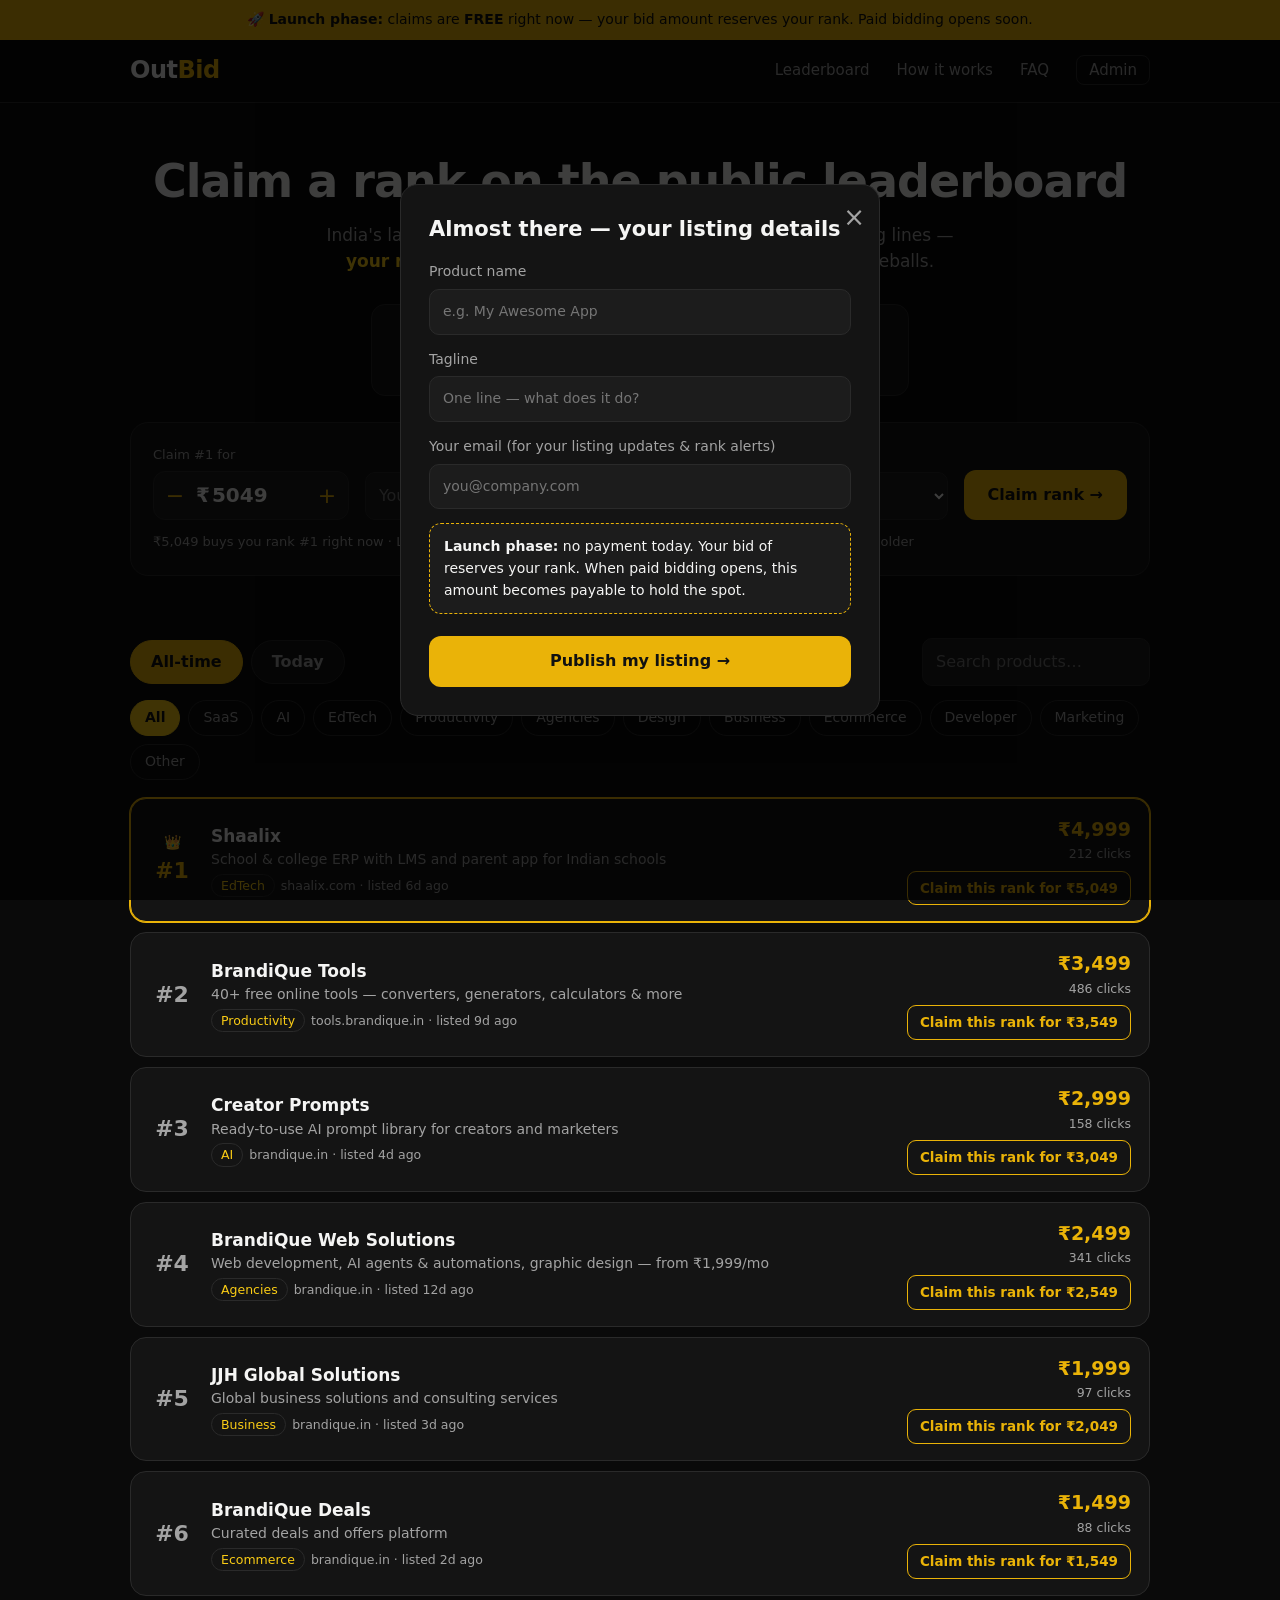
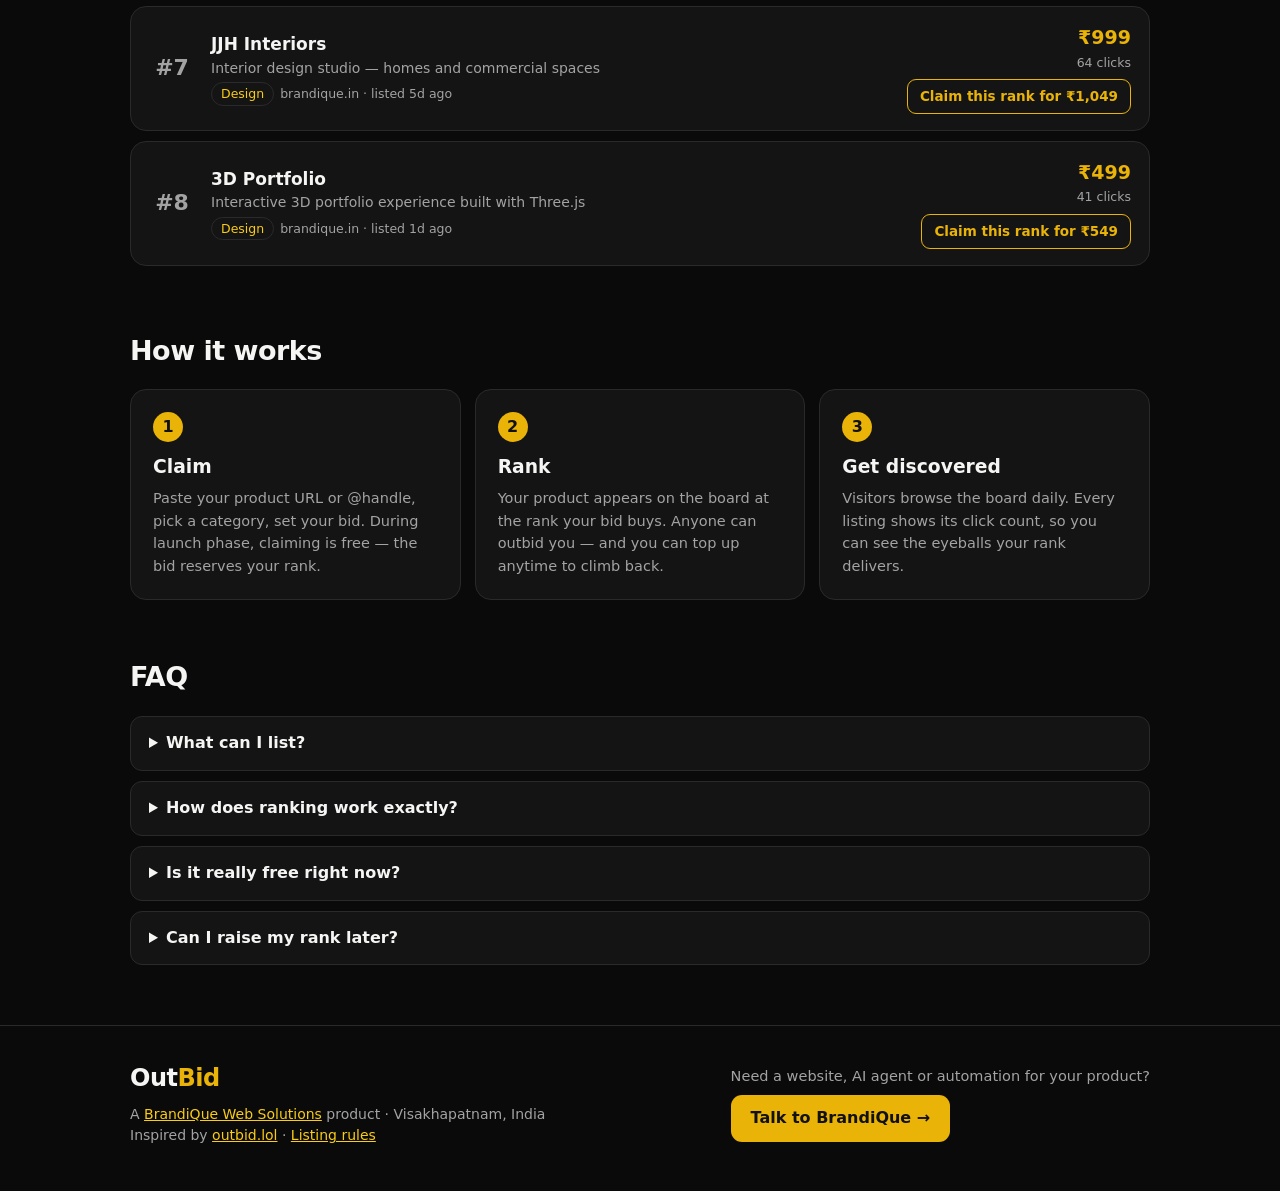
==== index.html @ b9b4a82f "OutBid MVP — bid-based product launch board (board, claim flow, admin + leads, rules)" ====
<!DOCTYPE html>
<html lang="en">
<head>
<meta charset="UTF-8">
<meta name="viewport" content="width=device-width, initial-scale=1.0">
<title>OutBid — India's Product Launch Board | Rank = What You Bid</title>
<meta name="description" content="Launch your product on India's bid-based leaderboard. Claim a rank, get discovered, get customers. A BrandiQue Web Solutions product.">
<link rel="stylesheet" href="styles.css">
</head>
<body>

<div class="launch-banner" id="launchBanner">
  🚀 <strong>Launch phase:</strong> claims are <strong>FREE</strong> right now — your bid amount reserves your rank. Paid bidding opens soon.
</div>

<header class="site-header">
  <div class="wrap header-in">
    <a class="logo" href="index.html">Out<span>Bid</span></a>
    <nav class="main-nav">
      <a href="#board">Leaderboard</a>
      <a href="#how">How it works</a>
      <a href="#faq">FAQ</a>
      <a href="admin.html" class="nav-admin">Admin</a>
    </nav>
  </div>
</header>

<section class="hero wrap">
  <h1>Claim a rank on the public leaderboard</h1>
  <p class="hero-sub">India's launch board for products &amp; startups. No votes, no waiting lines — <strong>your rank is what you bid.</strong> Higher bid, higher spot, more eyeballs.</p>

  <div class="stats-strip" id="statsStrip">
    <div class="stat"><span class="stat-num" id="statProducts">–</span><span class="stat-label">products listed</span></div>
    <div class="stat"><span class="stat-num" id="statBids">–</span><span class="stat-label">total bid value</span></div>
    <div class="stat"><span class="stat-num" id="statClicks">–</span><span class="stat-label">clicks delivered</span></div>
  </div>

  <div class="claim-widget" id="claim">
    <div class="claim-row">
      <div class="amount-box">
        <label for="bidAmount">Claim #1 for</label>
        <div class="amount-stepper">
          <button type="button" id="amtMinus" aria-label="Decrease amount">−</button>
          <span class="amount-val">₹<input id="bidAmount" type="number" min="99" step="50" value="5099"></span>
          <button type="button" id="amtPlus" aria-label="Increase amount">+</button>
        </div>
      </div>
      <div class="claim-fields">
        <input id="claimTarget" type="text" placeholder="Your product URL or @handle — e.g. myproduct.in">
        <select id="claimCategory" aria-label="Category"></select>
      </div>
      <button class="btn-claim" id="claimBtn" type="button">Claim rank →</button>
    </div>
    <p class="claim-note" id="claimNote">Minimum bid ₹99 · Taking a rank costs ₹50 more than the listing holding it · Launch phase: free to claim</p>
  </div>
</section>

<main class="wrap" id="board">
  <div class="board-head">
    <div class="board-tabs" role="tablist">
      <button class="tab active" data-board="alltime" type="button">All-time</button>
      <button class="tab" data-board="today" type="button">Today</button>
    </div>
    <input id="searchBox" type="search" placeholder="Search products…">
  </div>
  <div class="cat-tabs" id="catTabs"></div>
  <div class="board-list" id="boardList"></div>
  <p class="board-empty" id="boardEmpty" hidden>No products here yet — be the first to claim a rank.</p>
</main>

<section class="wrap how" id="how">
  <h2>How it works</h2>
  <div class="how-grid">
    <div class="how-card"><span class="how-num">1</span><h3>Claim</h3><p>Paste your product URL or @handle, pick a category, set your bid. During launch phase, claiming is free — the bid reserves your rank.</p></div>
    <div class="how-card"><span class="how-num">2</span><h3>Rank</h3><p>Your product appears on the board at the rank your bid buys. Anyone can outbid you — and you can top up anytime to climb back.</p></div>
    <div class="how-card"><span class="how-num">3</span><h3>Get discovered</h3><p>Visitors browse the board daily. Every listing shows its click count, so you can see the eyeballs your rank delivers.</p></div>
  </div>
</section>

<section class="wrap faq" id="faq">
  <h2>FAQ</h2>
  <details><summary>What can I list?</summary><p>Product websites and X (Twitter) @handles — SaaS, apps, tools, startups, agencies. No chat/invite links, no NSFW, no affiliate or tracking links.</p></details>
  <details><summary>How does ranking work exactly?</summary><p>Rank is purely your bid amount, highest first. Ties go to the earlier listing. To take a rank, bid ₹50 more than the listing currently holding it.</p></details>
  <details><summary>Is it really free right now?</summary><p>Yes — during the launch phase, claims cost nothing and your bid amount reserves your rank. When paid bidding opens, you'll only pay the difference to keep your spot.</p></details>
  <details><summary>Can I raise my rank later?</summary><p>Yes. Resubmit the same URL or handle with a higher bid — you only pay the difference.</p></details>
</section>

<footer class="site-footer">
  <div class="wrap footer-in">
    <div>
      <a class="logo" href="index.html">Out<span>Bid</span></a>
      <p class="footer-by">A <a href="https://brandique.in" target="_blank" rel="noopener">BrandiQue Web Solutions</a> product · Visakhapatnam, India<br>
      Inspired by <a href="https://outbid.lol" target="_blank" rel="noopener">outbid.lol</a> · <a href="rules.html">Listing rules</a></p>
    </div>
    <div class="footer-cta">
      <p>Need a website, AI agent or automation for your product?</p>
      <a class="btn-cta" href="https://brandique.in" target="_blank" rel="noopener">Talk to BrandiQue →</a>
    </div>
  </div>
</footer>

<div class="modal-backdrop" id="claimModal" hidden>
  <div class="modal">
    <button class="modal-close" id="modalClose" type="button" aria-label="Close">×</button>
    <h3>Almost there — your listing details</h3>
    <p class="modal-rank" id="modalRankInfo"></p>
    <form id="claimForm">
      <label>Product name<input id="fName" type="text" required maxlength="60" placeholder="e.g. My Awesome App"></label>
      <label>Tagline<input id="fTagline" type="text" required maxlength="90" placeholder="One line — what does it do?"></label>
      <label>Your email (for your listing updates &amp; rank alerts)<input id="fEmail" type="email" required placeholder="you@company.com"></label>
      <div class="modal-pay" id="payBox">
        <p><strong>Launch phase:</strong> no payment today. Your bid of <span id="payAmount"></span> reserves your rank. When paid bidding opens, this amount becomes payable to hold the spot.</p>
      </div>
      <button class="btn-claim btn-wide" type="submit">Publish my listing →</button>
      <p class="form-err" id="formErr" hidden></p>
    </form>
  </div>
</div>

<script src="data.js"></script>
<script src="store.js"></script>
<script src="app.js"></script>
</body>
</html>
---- styles.css ----
:root{
  --yellow:#EAB308; --yellow-soft:#facc15; --black:#0a0a0a; --panel:#141414;
  --panel-2:#1c1c1c; --line:#2a2a2a; --text:#f5f5f4; --muted:#a3a3a3; --red:#f87171;
}
*{box-sizing:border-box;margin:0;padding:0}
html{scroll-behavior:smooth}
body{background:var(--black);color:var(--text);font-family:system-ui,-apple-system,"Segoe UI",Roboto,Arial,sans-serif;line-height:1.55}
.wrap{max-width:1060px;margin:0 auto;padding:0 20px}
a{color:var(--yellow-soft)}
button{cursor:pointer;font:inherit}
input,select{font:inherit;color:var(--text);background:var(--panel-2);border:1px solid var(--line);border-radius:10px;padding:11px 13px}
input:focus,select:focus{outline:2px solid var(--yellow);outline-offset:0;border-color:var(--yellow)}

.launch-banner{background:var(--yellow);color:#111;text-align:center;padding:9px 14px;font-size:14px}
.site-header{border-bottom:1px solid var(--line);position:sticky;top:0;background:rgba(10,10,10,.92);backdrop-filter:blur(6px);z-index:20}
.header-in{display:flex;align-items:center;justify-content:space-between;height:62px}
.logo{font-size:24px;font-weight:800;color:var(--text);text-decoration:none;letter-spacing:-.5px}
.logo span{color:var(--yellow)}
.main-nav a{color:var(--muted);text-decoration:none;margin-left:22px;font-size:15px}
.main-nav a:hover{color:var(--text)}
.main-nav .nav-admin{border:1px solid var(--line);padding:5px 12px;border-radius:8px}

.hero{padding:52px 20px 10px;text-align:center}
.hero h1{font-size:clamp(30px,5vw,46px);font-weight:800;letter-spacing:-1px;line-height:1.15}
.hero-sub{color:var(--muted);max-width:640px;margin:14px auto 0;font-size:17px}
.hero-sub strong{color:var(--yellow-soft)}
.stats-strip{display:flex;gap:14px;justify-content:center;flex-wrap:wrap;margin:30px 0 8px}
.stat{background:var(--panel);border:1px solid var(--line);border-radius:14px;padding:14px 26px;min-width:170px}
.stat-num{display:block;font-size:24px;font-weight:800;color:var(--yellow)}
.stat-label{font-size:13px;color:var(--muted)}

.claim-widget{background:var(--panel);border:1px solid var(--line);border-radius:18px;padding:22px;margin:26px auto 8px;text-align:left}
.claim-row{display:flex;gap:16px;align-items:flex-end;flex-wrap:wrap}
.amount-box label{display:block;font-size:13px;color:var(--muted);margin-bottom:6px}
.amount-stepper{display:flex;align-items:center;gap:4px;background:var(--panel-2);border:1px solid var(--line);border-radius:12px;padding:4px}
.amount-stepper button{background:none;border:none;color:var(--yellow);font-size:22px;width:34px;height:38px;line-height:1}
.amount-val{font-size:20px;font-weight:700;display:flex;align-items:center}
.amount-val input{border:none;background:none;width:96px;padding:4px 2px;font-size:20px;font-weight:700;text-align:left}
.amount-val input:focus{outline:none}
.claim-fields{display:flex;gap:10px;flex:1;min-width:260px}
.claim-fields input{flex:1}
.claim-fields select{max-width:170px}
.btn-claim{background:var(--yellow);color:#111;border:none;border-radius:12px;padding:13px 24px;font-weight:800;font-size:16px;white-space:nowrap}
.btn-claim:hover{background:var(--yellow-soft)}
.btn-wide{width:100%;margin-top:6px}
.claim-note{color:var(--muted);font-size:13px;margin-top:12px}

.board-head{display:flex;justify-content:space-between;align-items:center;gap:14px;margin:44px 0 14px;flex-wrap:wrap}
.board-tabs{display:flex;gap:8px}
.tab{background:var(--panel);color:var(--muted);border:1px solid var(--line);padding:9px 20px;border-radius:999px;font-weight:600}
.tab.active{background:var(--yellow);color:#111;border-color:var(--yellow)}
#searchBox{min-width:220px}
.cat-tabs{display:flex;gap:8px;flex-wrap:wrap;margin-bottom:18px}
.cat-tab{background:none;border:1px solid var(--line);color:var(--muted);padding:6px 14px;border-radius:999px;font-size:14px}
.cat-tab.active{color:#111;background:var(--yellow-soft);border-color:var(--yellow-soft);font-weight:700}
.board-list{display:flex;flex-direction:column;gap:10px}
.listing{display:flex;gap:16px;align-items:center;background:var(--panel);border:1px solid var(--line);border-radius:16px;padding:16px 18px}
.listing.top1{border-color:var(--yellow);box-shadow:0 0 0 1px var(--yellow)}
.rank-num{font-size:22px;font-weight:800;min-width:46px;text-align:center;color:var(--muted)}
.top1 .rank-num{color:var(--yellow)}
.rank-crown{display:block;font-size:14px}
.listing-main{flex:1;min-width:0}
.listing-name{font-size:17px;font-weight:700}
.listing-name a{color:var(--text);text-decoration:none}
.listing-name a:hover{color:var(--yellow-soft)}
.listing-tag{color:var(--muted);font-size:14px;white-space:nowrap;overflow:hidden;text-overflow:ellipsis}
.listing-meta{font-size:12.5px;color:var(--muted);margin-top:3px}
.listing-meta .chip{display:inline-block;border:1px solid var(--line);border-radius:999px;padding:1px 9px;margin-right:6px;color:var(--yellow-soft)}
.listing-side{text-align:right;min-width:130px}
.listing-amt{font-size:19px;font-weight:800;color:var(--yellow)}
.listing-clicks{font-size:12.5px;color:var(--muted)}
.btn-outbid{margin-top:7px;background:none;border:1px solid var(--yellow);color:var(--yellow);border-radius:9px;padding:6px 12px;font-size:13.5px;font-weight:700}
.btn-outbid:hover{background:var(--yellow);color:#111}
.demo-tag{font-size:11px;color:#111;background:var(--yellow-soft);border-radius:6px;padding:1px 7px;font-weight:700;vertical-align:middle;margin-left:8px}
.board-empty{color:var(--muted);text-align:center;padding:30px 0}

.how{margin-top:64px}
.how h2,.faq h2{font-size:27px;margin-bottom:18px;letter-spacing:-.5px}
.how-grid{display:grid;grid-template-columns:repeat(auto-fit,minmax(240px,1fr));gap:14px}
.how-card{background:var(--panel);border:1px solid var(--line);border-radius:16px;padding:22px}
.how-num{display:inline-flex;width:30px;height:30px;border-radius:50%;background:var(--yellow);color:#111;font-weight:800;align-items:center;justify-content:center;margin-bottom:10px}
.how-card h3{margin-bottom:6px}
.how-card p{color:var(--muted);font-size:14.5px}
.faq{margin:56px auto 10px}
.faq details{background:var(--panel);border:1px solid var(--line);border-radius:12px;padding:14px 18px;margin-bottom:10px}
.faq summary{cursor:pointer;font-weight:600}
.faq details p{color:var(--muted);margin-top:8px;font-size:14.5px}

.site-footer{border-top:1px solid var(--line);margin-top:60px;padding:34px 0 44px}
.footer-in{display:flex;justify-content:space-between;gap:24px;flex-wrap:wrap;align-items:center}
.footer-by{color:var(--muted);font-size:14px;margin-top:6px}
.footer-cta p{color:var(--muted);font-size:14.5px;margin-bottom:8px}
.btn-cta{display:inline-block;background:var(--yellow);color:#111;text-decoration:none;font-weight:800;padding:11px 20px;border-radius:11px}
.btn-cta:hover{background:var(--yellow-soft)}

.modal-backdrop{position:fixed;inset:0;background:rgba(0,0,0,.75);display:flex;align-items:center;justify-content:center;z-index:50;padding:16px}
.modal{background:var(--panel);border:1px solid var(--line);border-radius:18px;max-width:480px;width:100%;padding:28px;position:relative;max-height:92vh;overflow:auto}
.modal h3{margin-bottom:6px;font-size:21px}
.modal-rank{color:var(--yellow-soft);font-size:14.5px;margin-bottom:16px}
.modal-close{position:absolute;top:12px;right:14px;background:none;border:none;color:var(--muted);font-size:26px}
.modal form label{display:block;font-size:14px;color:var(--muted);margin-bottom:14px}
.modal form input{display:block;width:100%;margin-top:6px}
.modal-pay{background:var(--panel-2);border:1px dashed var(--yellow);border-radius:12px;padding:12px 14px;font-size:14px;margin-bottom:16px;color:var(--text)}
.form-err{color:var(--red);font-size:14px;margin-top:10px}

/* Admin */
.admin-head{display:flex;justify-content:space-between;align-items:center;margin:34px 0 16px;flex-wrap:wrap;gap:12px}
.admin-table{width:100%;border-collapse:collapse;background:var(--panel);border:1px solid var(--line);border-radius:14px;overflow:hidden}
.admin-table th,.admin-table td{padding:11px 13px;text-align:left;font-size:14px;border-bottom:1px solid var(--line);vertical-align:top}
.admin-table th{color:var(--muted);font-weight:600;background:var(--panel-2)}
.admin-table tr:last-child td{border-bottom:none}
.status-live{color:#4ade80;font-weight:700}
.status-hidden{color:var(--red);font-weight:700}
.btn-mini{background:none;border:1px solid var(--line);color:var(--text);border-radius:8px;padding:5px 11px;font-size:13px;margin-right:6px}
.btn-mini.danger{border-color:var(--red);color:var(--red)}
.admin-section{margin:38px 0 14px;font-size:21px}
.lead-mail{color:var(--yellow-soft)}
.gate{max-width:420px;margin:90px auto;text-align:center}
.gate input{width:100%;margin:14px 0}
@media (max-width:680px){
  .claim-fields{flex-direction:column}
  .claim-fields select{max-width:none}
  .listing{flex-wrap:wrap}
  .listing-side{text-align:left;min-width:0}
  #searchBox{width:100%}
}
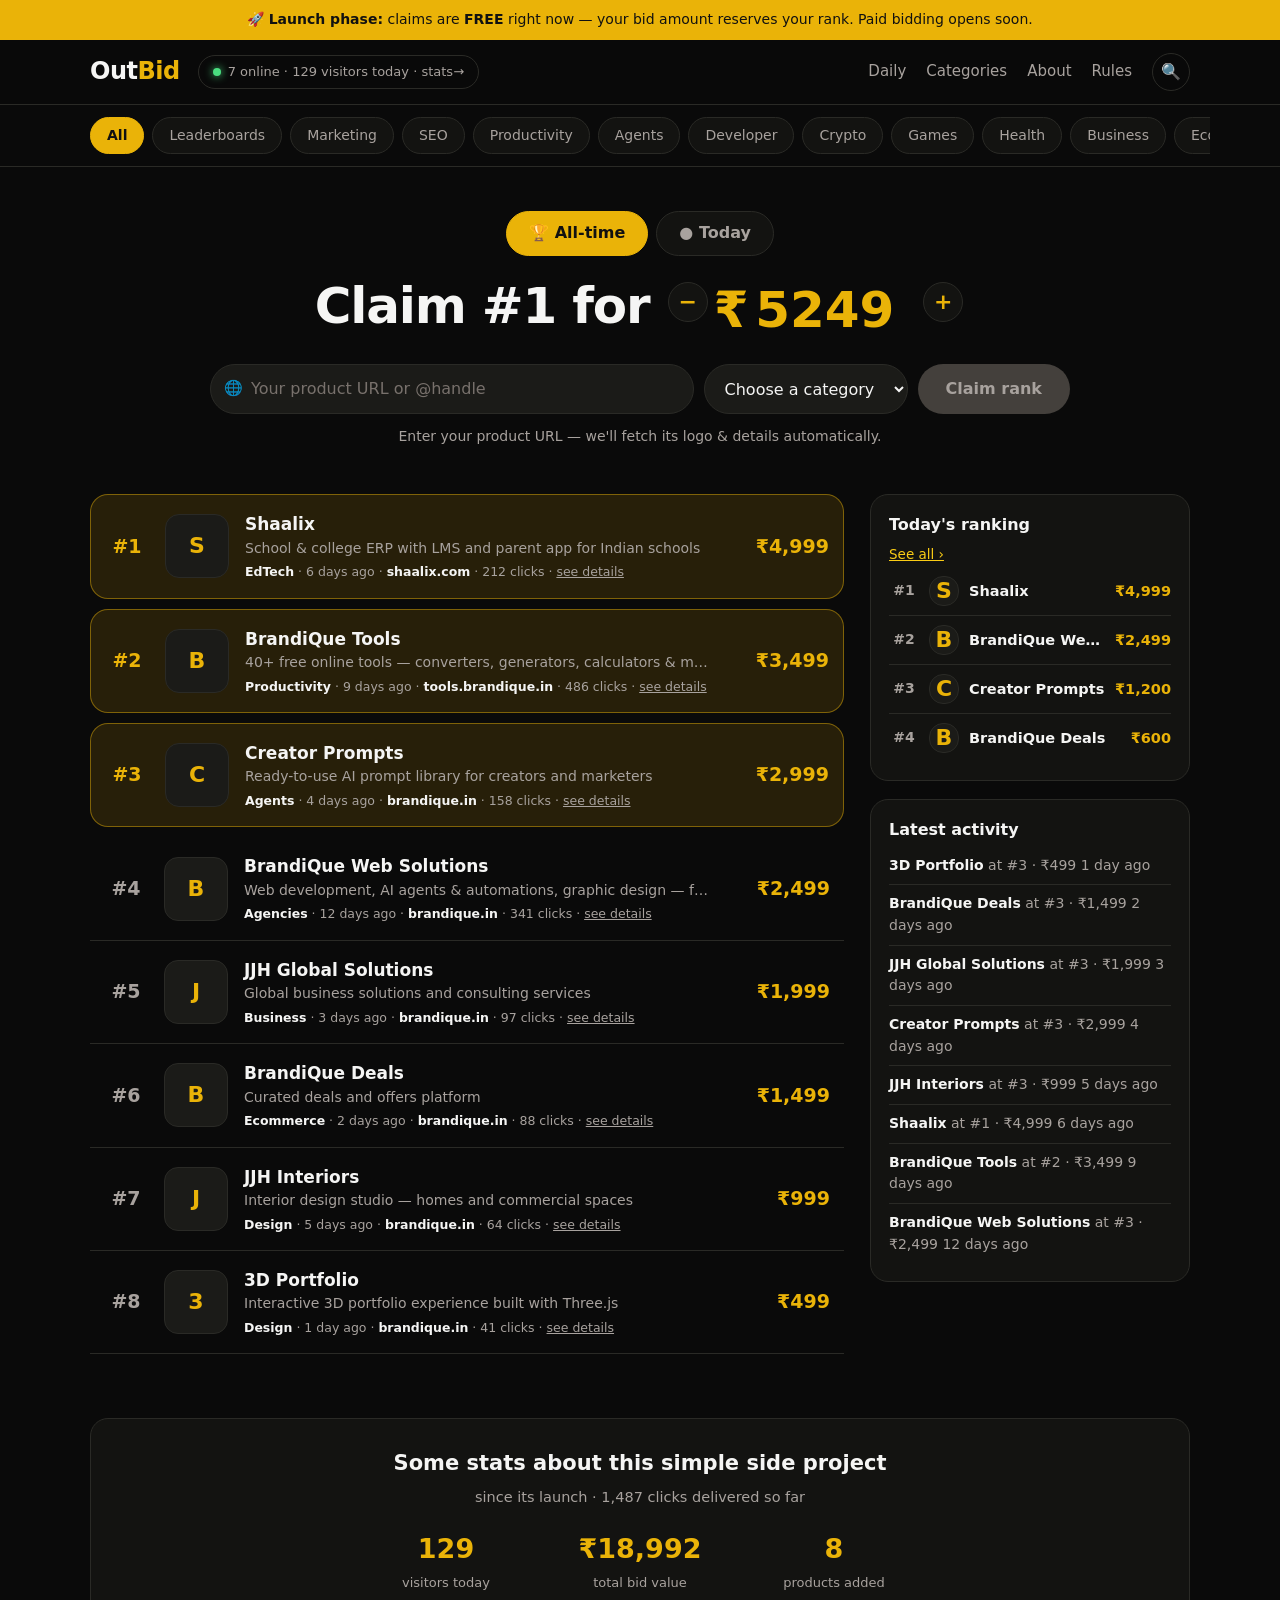
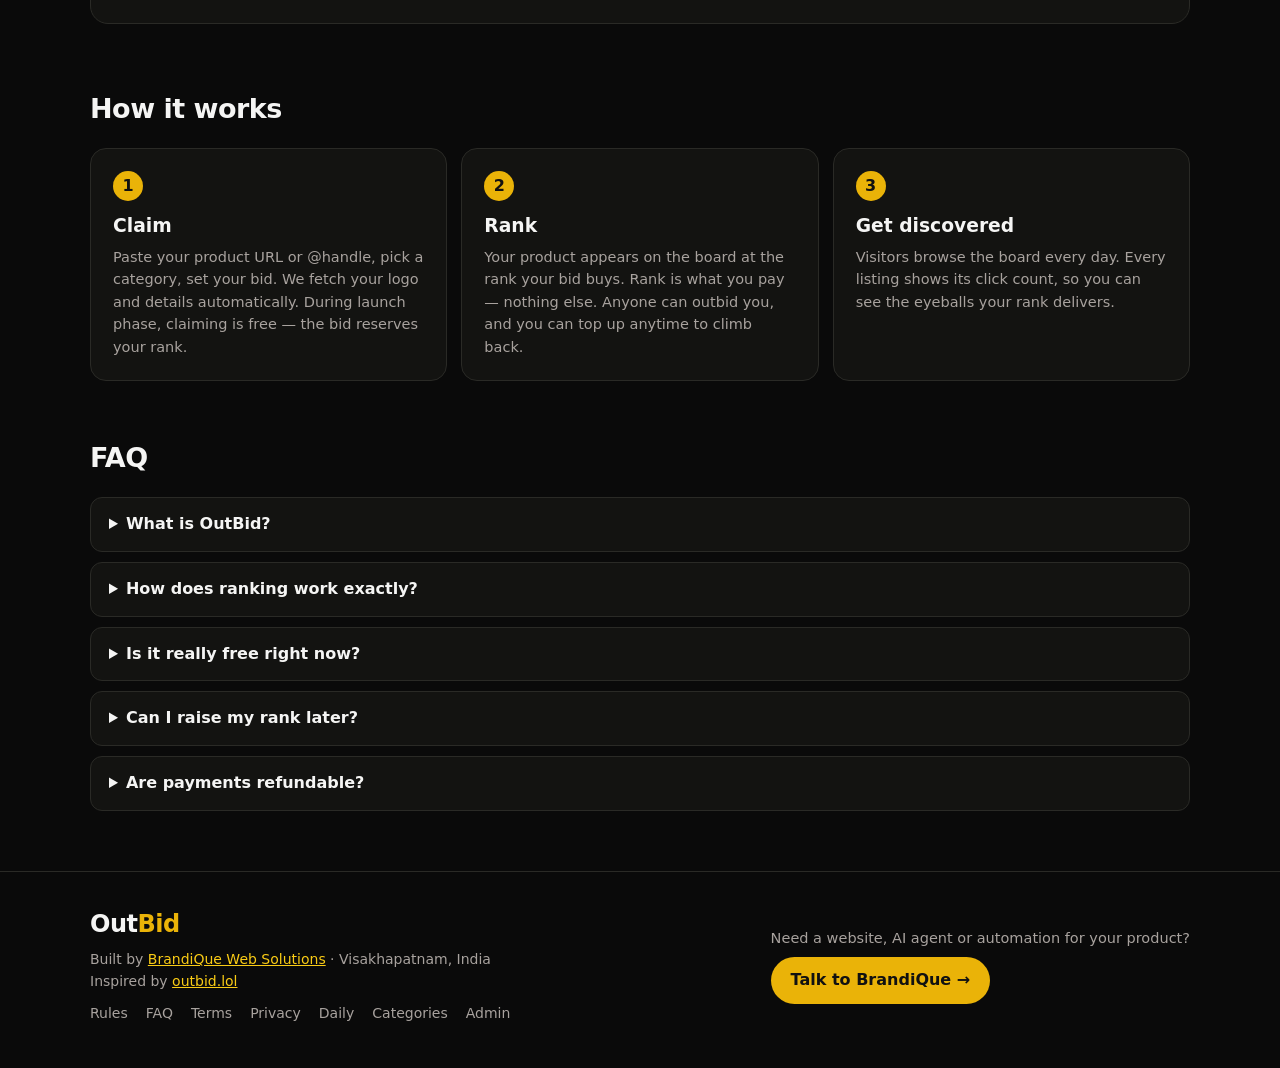
==== commit b774fd42: "OutBid v2 — reference-board rebuild: auto-fetch logo/details, confirm-rank modal, sidebar + activity" ====
--- a/index.html
+++ b/index.html
@@ -3,8 +3,8 @@
 <head>
 <meta charset="UTF-8">
 <meta name="viewport" content="width=device-width, initial-scale=1.0">
-<title>OutBid — India's Product Launch Board | Rank = What You Bid</title>
-<meta name="description" content="Launch your product on India's bid-based leaderboard. Claim a rank, get discovered, get customers. A BrandiQue Web Solutions product.">
+<title>OutBid — Claim a rank on the public leaderboard</title>
+<meta name="description" content="OutBid is India's bid-based product leaderboard. Paste your product URL, set a bid, claim your rank. A BrandiQue Web Solutions product.">
 <link rel="stylesheet" href="styles.css">
 </head>
 <body>
@@ -16,81 +16,110 @@
 <header class="site-header">
   <div class="wrap header-in">
     <a class="logo" href="index.html">Out<span>Bid</span></a>
-    <nav class="main-nav">
-      <a href="#board">Leaderboard</a>
-      <a href="#how">How it works</a>
-      <a href="#faq">FAQ</a>
-      <a href="admin.html" class="nav-admin">Admin</a>
+    <div class="live-pill" id="livePill"><span class="dot"></span>…</div>
+    <nav class="header-nav">
+      <a href="daily.html">Daily</a>
+      <a href="categories.html">Categories</a>
+      <a href="index.html#how">About</a>
+      <a href="rules.html">Rules</a>
+      <button class="icon-btn" id="searchToggle" type="button" aria-label="Search">🔍</button>
     </nav>
+  </div>
+  <div class="search-bar" id="searchBar" hidden>
+    <div class="wrap">
+      <form id="searchForm">
+        <input id="searchInput" type="search" placeholder="Search products and categories...">
+        <button class="btn-claim" type="submit">Search</button>
+      </form>
+    </div>
   </div>
 </header>
 
+<div class="cat-bar"><div class="wrap cat-scroll" id="catBar" style="padding-left:20px;padding-right:20px"></div></div>
+
 <section class="hero wrap">
-  <h1>Claim a rank on the public leaderboard</h1>
-  <p class="hero-sub">India's launch board for products &amp; startups. No votes, no waiting lines — <strong>your rank is what you bid.</strong> Higher bid, higher spot, more eyeballs.</p>
+  <div class="board-tabs">
+    <a class="tab active" id="tabAlltime" href="index.html">🏆 All-time</a>
+    <a class="tab" id="tabToday" href="index.html?board=today">● Today</a>
+  </div>
+  <h1><span id="h1Prefix">Claim #1 for</span>
+    <span class="stepper">
+      <button type="button" id="amtMinus" aria-label="Decrease amount">−</button>
+      <span class="h1-amt">₹<input id="bidAmount" type="number" min="99" step="1" value="5249"></span>
+      <button type="button" id="amtPlus" aria-label="Increase amount">+</button>
+    </span>
+  </h1>
+  <p class="countdown" id="todayCountdown" hidden>Today's board resets at midnight UTC · <strong id="countdownLeft"></strong> left</p>
 
-  <div class="stats-strip" id="statsStrip">
-    <div class="stat"><span class="stat-num" id="statProducts">–</span><span class="stat-label">products listed</span></div>
-    <div class="stat"><span class="stat-num" id="statBids">–</span><span class="stat-label">total bid value</span></div>
-    <div class="stat"><span class="stat-num" id="statClicks">–</span><span class="stat-label">clicks delivered</span></div>
+  <form class="claim-form" id="claimFormTop">
+    <div class="claim-row">
+      <div class="url-wrap">
+        <span class="url-ico" id="urlIco">🌐</span>
+        <input id="claimTarget" type="text" placeholder="Your product URL or @handle" autocomplete="off">
+      </div>
+      <select id="claimCategory" aria-label="Category"></select>
+      <button class="btn-claim" id="claimBtn" type="submit" disabled>Claim rank</button>
+    </div>
+    <p class="claim-helper" id="claimHelper">Enter your product URL — we'll fetch its logo &amp; details automatically.</p>
+  </form>
+</section>
+
+<main class="wrap">
+  <div class="layout">
+    <section>
+      <div class="board-list" id="boardList"></div>
+      <p class="board-empty" id="boardEmpty" hidden>Nobody has claimed a rank here yet — pay the minimum to take #1.</p>
+    </section>
+    <aside>
+      <div class="side-card" id="sideToday">
+        <h3 id="sideTitle">Today's ranking</h3>
+        <a class="see-all" id="sideSeeAll" href="index.html?board=today">See all ›</a>
+        <div id="sideList"></div>
+      </div>
+      <div class="side-card">
+        <h3>Latest activity</h3>
+        <ul class="activity-list" id="activityList"></ul>
+      </div>
+    </aside>
   </div>
 
-  <div class="claim-widget" id="claim">
-    <div class="claim-row">
-      <div class="amount-box">
-        <label for="bidAmount">Claim #1 for</label>
-        <div class="amount-stepper">
-          <button type="button" id="amtMinus" aria-label="Decrease amount">−</button>
-          <span class="amount-val">₹<input id="bidAmount" type="number" min="99" step="50" value="5099"></span>
-          <button type="button" id="amtPlus" aria-label="Increase amount">+</button>
-        </div>
-      </div>
-      <div class="claim-fields">
-        <input id="claimTarget" type="text" placeholder="Your product URL or @handle — e.g. myproduct.in">
-        <select id="claimCategory" aria-label="Category"></select>
-      </div>
-      <button class="btn-claim" id="claimBtn" type="button">Claim rank →</button>
+  <section class="stats-block">
+    <h2>Some stats about this simple side project</h2>
+    <p class="stats-sub" id="statsSub">since its launch</p>
+    <div class="stats-grid">
+      <div class="stat"><span class="stat-num" id="statVisitors">–</span><span class="stat-label">visitors today</span></div>
+      <div class="stat"><span class="stat-num" id="statBids">–</span><span class="stat-label">total bid value</span></div>
+      <div class="stat"><span class="stat-num" id="statProducts">–</span><span class="stat-label">products added</span></div>
     </div>
-    <p class="claim-note" id="claimNote">Minimum bid ₹99 · Taking a rank costs ₹50 more than the listing holding it · Launch phase: free to claim</p>
-  </div>
-</section>
+  </section>
 
-<main class="wrap" id="board">
-  <div class="board-head">
-    <div class="board-tabs" role="tablist">
-      <button class="tab active" data-board="alltime" type="button">All-time</button>
-      <button class="tab" data-board="today" type="button">Today</button>
+  <section class="how" id="how">
+    <h2>How it works</h2>
+    <div class="how-grid">
+      <div class="how-card"><span class="how-num">1</span><h3>Claim</h3><p>Paste your product URL or @handle, pick a category, set your bid. We fetch your logo and details automatically. During launch phase, claiming is free — the bid reserves your rank.</p></div>
+      <div class="how-card"><span class="how-num">2</span><h3>Rank</h3><p>Your product appears on the board at the rank your bid buys. Rank is what you pay — nothing else. Anyone can outbid you, and you can top up anytime to climb back.</p></div>
+      <div class="how-card"><span class="how-num">3</span><h3>Get discovered</h3><p>Visitors browse the board every day. Every listing shows its click count, so you can see the eyeballs your rank delivers.</p></div>
     </div>
-    <input id="searchBox" type="search" placeholder="Search products…">
-  </div>
-  <div class="cat-tabs" id="catTabs"></div>
-  <div class="board-list" id="boardList"></div>
-  <p class="board-empty" id="boardEmpty" hidden>No products here yet — be the first to claim a rank.</p>
+  </section>
+
+  <section class="faq" id="faq">
+    <h2>FAQ</h2>
+    <details><summary>What is OutBid?</summary><p>A public leaderboard for Indian products and startups where rank is bought, not voted on. No upvotes, no hunter, no review queue.</p></details>
+    <details><summary>How does ranking work exactly?</summary><p>All-time rank is everything you have ever paid for that listing — it never expires. Today rank is what you spent since midnight UTC. Equal amounts stay in the order they were placed: the older listing keeps the higher rank.</p></details>
+    <details><summary>Is it really free right now?</summary><p>Yes — during the launch phase, claims cost nothing and your bid amount reserves your rank. When paid bidding opens, you'll be notified by email before anything is charged.</p></details>
+    <details><summary>Can I raise my rank later?</summary><p>Yes. Enter the same URL or @handle again with a higher amount — it tops up your existing listing instead of creating a duplicate.</p></details>
+    <details><summary>Are payments refundable?</summary><p>Once paid bidding opens, a completed payment is what claims the rank and payments are not refundable.</p></details>
+  </section>
 </main>
-
-<section class="wrap how" id="how">
-  <h2>How it works</h2>
-  <div class="how-grid">
-    <div class="how-card"><span class="how-num">1</span><h3>Claim</h3><p>Paste your product URL or @handle, pick a category, set your bid. During launch phase, claiming is free — the bid reserves your rank.</p></div>
-    <div class="how-card"><span class="how-num">2</span><h3>Rank</h3><p>Your product appears on the board at the rank your bid buys. Anyone can outbid you — and you can top up anytime to climb back.</p></div>
-    <div class="how-card"><span class="how-num">3</span><h3>Get discovered</h3><p>Visitors browse the board daily. Every listing shows its click count, so you can see the eyeballs your rank delivers.</p></div>
-  </div>
-</section>
-
-<section class="wrap faq" id="faq">
-  <h2>FAQ</h2>
-  <details><summary>What can I list?</summary><p>Product websites and X (Twitter) @handles — SaaS, apps, tools, startups, agencies. No chat/invite links, no NSFW, no affiliate or tracking links.</p></details>
-  <details><summary>How does ranking work exactly?</summary><p>Rank is purely your bid amount, highest first. Ties go to the earlier listing. To take a rank, bid ₹50 more than the listing currently holding it.</p></details>
-  <details><summary>Is it really free right now?</summary><p>Yes — during the launch phase, claims cost nothing and your bid amount reserves your rank. When paid bidding opens, you'll only pay the difference to keep your spot.</p></details>
-  <details><summary>Can I raise my rank later?</summary><p>Yes. Resubmit the same URL or handle with a higher bid — you only pay the difference.</p></details>
-</section>
 
 <footer class="site-footer">
   <div class="wrap footer-in">
     <div>
       <a class="logo" href="index.html">Out<span>Bid</span></a>
-      <p class="footer-by">A <a href="https://brandique.in" target="_blank" rel="noopener">BrandiQue Web Solutions</a> product · Visakhapatnam, India<br>
-      Inspired by <a href="https://outbid.lol" target="_blank" rel="noopener">outbid.lol</a> · <a href="rules.html">Listing rules</a></p>
+      <p class="footer-by">Built by <a href="https://brandique.in" target="_blank" rel="noopener">BrandiQue Web Solutions</a> · Visakhapatnam, India<br>Inspired by <a href="https://outbid.lol" target="_blank" rel="noopener">outbid.lol</a></p>
+      <div class="footer-links">
+        <a href="rules.html">Rules</a><a href="index.html#faq">FAQ</a><a href="terms.html">Terms</a><a href="privacy.html">Privacy</a><a href="daily.html">Daily</a><a href="categories.html">Categories</a><a href="admin.html">Admin</a>
+      </div>
     </div>
     <div class="footer-cta">
       <p>Need a website, AI agent or automation for your product?</p>
@@ -102,16 +131,25 @@
 <div class="modal-backdrop" id="claimModal" hidden>
   <div class="modal">
     <button class="modal-close" id="modalClose" type="button" aria-label="Close">×</button>
-    <h3>Almost there — your listing details</h3>
-    <p class="modal-rank" id="modalRankInfo"></p>
+    <h3>Confirm this rank</h3>
+    <p class="modal-sub">Check the rank and price, then agree to the Terms of Service to continue.</p>
+    <div class="confirm-card">
+      <div><div class="confirm-label">Rank</div><div class="confirm-big" id="confirmRank">#1</div><div class="confirm-small" id="confirmCat">Category</div></div>
+      <div><div class="confirm-label">Price</div><div class="confirm-big" id="confirmPrice">₹0</div><div class="confirm-small" id="confirmDue">Free during launch phase</div></div>
+    </div>
+    <div class="fetch-preview" id="fetchPreview">
+      <span id="fpLogo"></span>
+      <div><div class="fp-name" id="fpName">Fetching details…</div><div class="fp-tag" id="fpTag">Reading your website's public details</div></div>
+    </div>
     <form id="claimForm">
-      <label>Product name<input id="fName" type="text" required maxlength="60" placeholder="e.g. My Awesome App"></label>
-      <label>Tagline<input id="fTagline" type="text" required maxlength="90" placeholder="One line — what does it do?"></label>
-      <label>Your email (for your listing updates &amp; rank alerts)<input id="fEmail" type="email" required placeholder="you@company.com"></label>
-      <div class="modal-pay" id="payBox">
-        <p><strong>Launch phase:</strong> no payment today. Your bid of <span id="payAmount"></span> reserves your rank. When paid bidding opens, this amount becomes payable to hold the spot.</p>
+      <label>Product name<input id="fName" type="text" required maxlength="60"></label>
+      <label>Tagline<input id="fTagline" type="text" required maxlength="110"></label>
+      <label>Your email (rank alerts &amp; listing updates)<input id="fEmail" type="email" required placeholder="you@company.com"></label>
+      <label class="terms-row"><input id="fTerms" type="checkbox"><span>I have read and agree to the <a href="terms.html" target="_blank">Terms of Service</a> of OutBid</span></label>
+      <div class="modal-actions">
+        <button class="btn-ghost" id="modalCancel" type="button">Cancel</button>
+        <button class="btn-claim" id="confirmBtn" type="submit" disabled>Confirm claim</button>
       </div>
-      <button class="btn-claim btn-wide" type="submit">Publish my listing →</button>
       <p class="form-err" id="formErr" hidden></p>
     </form>
   </div>
@@ -119,6 +157,7 @@
 
 <script src="data.js"></script>
 <script src="store.js"></script>
+<script src="shared.js"></script>
 <script src="app.js"></script>
 </body>
 </html>
--- a/styles.css
+++ b/styles.css
@@ -1,78 +1,118 @@
 :root{
-  --yellow:#EAB308; --yellow-soft:#facc15; --black:#0a0a0a; --panel:#141414;
-  --panel-2:#1c1c1c; --line:#2a2a2a; --text:#f5f5f4; --muted:#a3a3a3; --red:#f87171;
+  --yellow:#EAB308; --yellow-soft:#facc15; --yellow-dim:rgba(234,179,8,.13);
+  --black:#0a0a0a; --panel:#131311; --panel-2:#1b1b18; --line:#2a2a26;
+  --text:#f5f5f4; --muted:#a8a29e; --red:#f87171; --green:#4ade80;
 }
 *{box-sizing:border-box;margin:0;padding:0}
 html{scroll-behavior:smooth}
 body{background:var(--black);color:var(--text);font-family:system-ui,-apple-system,"Segoe UI",Roboto,Arial,sans-serif;line-height:1.55}
-.wrap{max-width:1060px;margin:0 auto;padding:0 20px}
+.wrap{max-width:1140px;margin:0 auto;padding:0 20px}
 a{color:var(--yellow-soft)}
 button{cursor:pointer;font:inherit}
-input,select{font:inherit;color:var(--text);background:var(--panel-2);border:1px solid var(--line);border-radius:10px;padding:11px 13px}
-input:focus,select:focus{outline:2px solid var(--yellow);outline-offset:0;border-color:var(--yellow)}
+input,select{font:inherit;color:var(--text);background:var(--panel-2);border:1px solid var(--line);border-radius:999px;padding:12px 16px}
+input:focus,select:focus{outline:none;border-color:var(--yellow);box-shadow:0 0 0 3px var(--yellow-dim)}
+::placeholder{color:#78716c}
 
 .launch-banner{background:var(--yellow);color:#111;text-align:center;padding:9px 14px;font-size:14px}
-.site-header{border-bottom:1px solid var(--line);position:sticky;top:0;background:rgba(10,10,10,.92);backdrop-filter:blur(6px);z-index:20}
-.header-in{display:flex;align-items:center;justify-content:space-between;height:62px}
-.logo{font-size:24px;font-weight:800;color:var(--text);text-decoration:none;letter-spacing:-.5px}
+.site-header{border-bottom:1px solid var(--line);position:sticky;top:0;background:rgba(10,10,10,.94);backdrop-filter:blur(8px);z-index:30}
+.header-in{display:flex;align-items:center;gap:18px;height:64px}
+.logo{font-size:24px;font-weight:800;color:var(--text);text-decoration:none;letter-spacing:-.5px;white-space:nowrap}
 .logo span{color:var(--yellow)}
-.main-nav a{color:var(--muted);text-decoration:none;margin-left:22px;font-size:15px}
-.main-nav a:hover{color:var(--text)}
-.main-nav .nav-admin{border:1px solid var(--line);padding:5px 12px;border-radius:8px}
-
-.hero{padding:52px 20px 10px;text-align:center}
-.hero h1{font-size:clamp(30px,5vw,46px);font-weight:800;letter-spacing:-1px;line-height:1.15}
-.hero-sub{color:var(--muted);max-width:640px;margin:14px auto 0;font-size:17px}
-.hero-sub strong{color:var(--yellow-soft)}
-.stats-strip{display:flex;gap:14px;justify-content:center;flex-wrap:wrap;margin:30px 0 8px}
-.stat{background:var(--panel);border:1px solid var(--line);border-radius:14px;padding:14px 26px;min-width:170px}
-.stat-num{display:block;font-size:24px;font-weight:800;color:var(--yellow)}
-.stat-label{font-size:13px;color:var(--muted)}
-
-.claim-widget{background:var(--panel);border:1px solid var(--line);border-radius:18px;padding:22px;margin:26px auto 8px;text-align:left}
-.claim-row{display:flex;gap:16px;align-items:flex-end;flex-wrap:wrap}
-.amount-box label{display:block;font-size:13px;color:var(--muted);margin-bottom:6px}
-.amount-stepper{display:flex;align-items:center;gap:4px;background:var(--panel-2);border:1px solid var(--line);border-radius:12px;padding:4px}
-.amount-stepper button{background:none;border:none;color:var(--yellow);font-size:22px;width:34px;height:38px;line-height:1}
-.amount-val{font-size:20px;font-weight:700;display:flex;align-items:center}
-.amount-val input{border:none;background:none;width:96px;padding:4px 2px;font-size:20px;font-weight:700;text-align:left}
-.amount-val input:focus{outline:none}
-.claim-fields{display:flex;gap:10px;flex:1;min-width:260px}
-.claim-fields input{flex:1}
-.claim-fields select{max-width:170px}
-.btn-claim{background:var(--yellow);color:#111;border:none;border-radius:12px;padding:13px 24px;font-weight:800;font-size:16px;white-space:nowrap}
-.btn-claim:hover{background:var(--yellow-soft)}
+.live-pill{display:flex;align-items:center;gap:7px;border:1px solid var(--line);border-radius:999px;padding:6px 14px;font-size:13px;color:var(--muted);white-space:nowrap}
+.live-pill .dot{width:8px;height:8px;border-radius:50%;background:var(--green);box-shadow:0 0 8px var(--green)}
+.header-nav{margin-left:auto;display:flex;align-items:center;gap:20px}
+.header-nav a{color:var(--muted);text-decoration:none;font-size:15px}
+.header-nav a:hover{color:var(--text)}
+.icon-btn{background:none;border:1px solid var(--line);color:var(--text);width:38px;height:38px;border-radius:50%;font-size:16px;line-height:1}
+.search-bar{border-bottom:1px solid var(--line);padding:12px 0}
+.search-bar form{display:flex;gap:10px}
+.search-bar input{flex:1}
+
+.cat-bar{border-bottom:1px solid var(--line)}
+.cat-scroll{display:flex;gap:8px;overflow-x:auto;padding:12px 20px;scrollbar-width:none}
+.cat-scroll::-webkit-scrollbar{display:none}
+.cat-tab{flex:none;background:var(--panel);border:1px solid var(--line);color:var(--muted);padding:7px 16px;border-radius:999px;font-size:14px;text-decoration:none}
+.cat-tab.active{background:var(--yellow);color:#111;border-color:var(--yellow);font-weight:700}
+.cat-tab.explore{color:var(--yellow);border-color:var(--yellow);background:none}
+
+.hero{padding:44px 20px 6px;text-align:center}
+.board-tabs{display:inline-flex;gap:8px;margin-bottom:22px}
+.tab{background:var(--panel);color:var(--muted);border:1px solid var(--line);padding:9px 22px;border-radius:999px;font-weight:600;text-decoration:none}
+.tab.active{background:var(--yellow);color:#111;border-color:var(--yellow)}
+.hero h1{font-size:clamp(30px,5.4vw,50px);font-weight:800;letter-spacing:-1.2px;line-height:1.12}
+.hero h1 .h1-amt{color:var(--yellow);white-space:nowrap}
+.stepper{display:inline-flex;gap:6px;vertical-align:middle;margin:0 2px}
+.stepper button{width:40px;height:40px;border-radius:50%;border:1px solid var(--line);background:var(--panel);color:var(--yellow);font-size:22px;line-height:1}
+.stepper button:disabled{opacity:.35;cursor:not-allowed}
+.stepper button:hover:not(:disabled){border-color:var(--yellow)}
+#bidAmount{width:170px;text-align:center;border:none;background:none;font-size:inherit;font-weight:800;color:var(--yellow);padding:0;box-shadow:none}
+.countdown{color:var(--muted);font-size:14.5px;margin-top:10px}
+.countdown strong{color:var(--yellow-soft)}
+
+.claim-form{max-width:860px;margin:26px auto 0}
+.claim-row{display:flex;gap:10px;flex-wrap:wrap}
+.claim-row .url-wrap{flex:1;min-width:240px;position:relative}
+.claim-row .url-wrap input{width:100%;padding-left:40px}
+.url-ico{position:absolute;left:14px;top:50%;transform:translateY(-50%);font-size:15px;opacity:.75}
+.spinner{width:15px;height:15px;border:2px solid var(--line);border-top-color:var(--yellow);border-radius:50%;display:inline-block;animation:spin .7s linear infinite}
+@keyframes spin{to{transform:rotate(360deg)}}
+.claim-row select{max-width:210px;border-radius:999px}
+.btn-claim{background:var(--yellow);color:#111;border:none;border-radius:999px;padding:13px 28px;font-weight:800;font-size:16px;white-space:nowrap}
+.btn-claim:hover:not(:disabled){background:var(--yellow-soft)}
+.btn-claim:disabled{background:#44403c;color:#a8a29e;cursor:not-allowed}
 .btn-wide{width:100%;margin-top:6px}
-.claim-note{color:var(--muted);font-size:13px;margin-top:12px}
-
-.board-head{display:flex;justify-content:space-between;align-items:center;gap:14px;margin:44px 0 14px;flex-wrap:wrap}
-.board-tabs{display:flex;gap:8px}
-.tab{background:var(--panel);color:var(--muted);border:1px solid var(--line);padding:9px 20px;border-radius:999px;font-weight:600}
-.tab.active{background:var(--yellow);color:#111;border-color:var(--yellow)}
-#searchBox{min-width:220px}
-.cat-tabs{display:flex;gap:8px;flex-wrap:wrap;margin-bottom:18px}
-.cat-tab{background:none;border:1px solid var(--line);color:var(--muted);padding:6px 14px;border-radius:999px;font-size:14px}
-.cat-tab.active{color:#111;background:var(--yellow-soft);border-color:var(--yellow-soft);font-weight:700}
-.board-list{display:flex;flex-direction:column;gap:10px}
-.listing{display:flex;gap:16px;align-items:center;background:var(--panel);border:1px solid var(--line);border-radius:16px;padding:16px 18px}
-.listing.top1{border-color:var(--yellow);box-shadow:0 0 0 1px var(--yellow)}
-.rank-num{font-size:22px;font-weight:800;min-width:46px;text-align:center;color:var(--muted)}
-.top1 .rank-num{color:var(--yellow)}
-.rank-crown{display:block;font-size:14px}
+.claim-helper{color:var(--muted);font-size:14px;margin-top:12px;min-height:21px}
+.claim-helper strong{color:var(--yellow-soft)}
+
+.layout{display:grid;grid-template-columns:minmax(0,1fr) 320px;gap:26px;margin-top:40px;align-items:start}
+.board-list{display:flex;flex-direction:column}
+.listing{position:relative;display:flex;gap:16px;align-items:center;padding:16px 14px;border-bottom:1px solid var(--line)}
+.listing.top3{background:var(--yellow-dim);border:1px solid rgba(234,179,8,.45);border-radius:18px;margin-bottom:10px;border-bottom:1px solid rgba(234,179,8,.45)}
+.rank-num{font-size:19px;font-weight:800;min-width:44px;text-align:center;color:var(--muted)}
+.listing.top3 .rank-num{color:var(--yellow)}
+.logo-box{flex:none;border-radius:14px;background:var(--panel-2);border:1px solid var(--line);display:flex;align-items:center;justify-content:center;overflow:hidden}
+.logo-box img{width:100%;height:100%;object-fit:contain;padding:6px}
+.logo-letter{font-weight:800;font-size:22px;color:var(--yellow);align-items:center;justify-content:center;width:100%;height:100%}
 .listing-main{flex:1;min-width:0}
 .listing-name{font-size:17px;font-weight:700}
 .listing-name a{color:var(--text);text-decoration:none}
 .listing-name a:hover{color:var(--yellow-soft)}
 .listing-tag{color:var(--muted);font-size:14px;white-space:nowrap;overflow:hidden;text-overflow:ellipsis}
 .listing-meta{font-size:12.5px;color:var(--muted);margin-top:3px}
-.listing-meta .chip{display:inline-block;border:1px solid var(--line);border-radius:999px;padding:1px 9px;margin-right:6px;color:var(--yellow-soft)}
-.listing-side{text-align:right;min-width:130px}
+.listing-meta b{color:var(--text);font-weight:600}
+.listing-meta a{color:var(--muted)}
+.listing-side{text-align:right;min-width:104px}
 .listing-amt{font-size:19px;font-weight:800;color:var(--yellow)}
-.listing-clicks{font-size:12.5px;color:var(--muted)}
-.btn-outbid{margin-top:7px;background:none;border:1px solid var(--yellow);color:var(--yellow);border-radius:9px;padding:6px 12px;font-size:13.5px;font-weight:700}
-.btn-outbid:hover{background:var(--yellow);color:#111}
-.demo-tag{font-size:11px;color:#111;background:var(--yellow-soft);border-radius:6px;padding:1px 7px;font-weight:700;vertical-align:middle;margin-left:8px}
-.board-empty{color:var(--muted);text-align:center;padding:30px 0}
+.row-claim{position:absolute;left:50%;top:50%;transform:translate(-50%,-50%);background:var(--yellow);color:#111;border:none;font-weight:800;font-size:14px;padding:10px 20px;border-radius:999px;opacity:0;pointer-events:none;transition:opacity .15s;box-shadow:0 8px 28px rgba(0,0,0,.55);white-space:nowrap}
+.listing:hover .row-claim{opacity:1;pointer-events:auto}
+.end-label{text-align:center;color:var(--muted);font-size:12.5px;letter-spacing:.12em;text-transform:uppercase;padding:14px 0 6px}
+.board-empty{color:var(--muted);text-align:center;padding:34px 0}
+.demo-tag{font-size:10.5px;color:#111;background:var(--yellow-soft);border-radius:6px;padding:1px 7px;font-weight:700;vertical-align:middle;margin-left:8px}
+
+.side-card{background:var(--panel);border:1px solid var(--line);border-radius:18px;padding:18px;margin-bottom:18px}
+.side-card h3{font-size:16px;margin-bottom:4px}
+.side-card .see-all{font-size:13.5px}
+.mini-row{display:flex;align-items:center;gap:10px;padding:9px 0;border-bottom:1px solid var(--line)}
+.mini-row:last-child{border-bottom:none}
+.mini-row .rank-num{font-size:14px;min-width:30px}
+.mini-name{flex:1;min-width:0;font-size:14.5px;font-weight:600;white-space:nowrap;overflow:hidden;text-overflow:ellipsis}
+.mini-name a{color:var(--text);text-decoration:none}
+.mini-amt{color:var(--yellow);font-weight:700;font-size:14.5px}
+.activity-list{list-style:none}
+.activity-list li{padding:8px 0;border-bottom:1px solid var(--line);font-size:14px}
+.activity-list li:last-child{border-bottom:none}
+.activity-list a{color:var(--text);text-decoration:none;font-weight:600}
+.activity-list a:hover{color:var(--yellow-soft)}
+.activity-list .act-meta{color:var(--muted)}
+.side-empty{color:var(--muted);font-size:14px;padding:8px 0}
+
+.stats-block{margin:64px 0 0;background:var(--panel);border:1px solid var(--line);border-radius:18px;padding:28px;text-align:center}
+.stats-block h2{font-size:21px;margin-bottom:6px}
+.stats-block .stats-sub{color:var(--muted);font-size:14.5px;margin-bottom:20px}
+.stats-grid{display:flex;gap:14px;justify-content:center;flex-wrap:wrap}
+.stat{min-width:180px}
+.stat-num{display:block;font-size:27px;font-weight:800;color:var(--yellow)}
+.stat-label{font-size:13px;color:var(--muted)}
 
 .how{margin-top:64px}
 .how h2,.faq h2{font-size:27px;margin-bottom:18px;letter-spacing:-.5px}
@@ -89,19 +129,71 @@
 .site-footer{border-top:1px solid var(--line);margin-top:60px;padding:34px 0 44px}
 .footer-in{display:flex;justify-content:space-between;gap:24px;flex-wrap:wrap;align-items:center}
 .footer-by{color:var(--muted);font-size:14px;margin-top:6px}
+.footer-links{display:flex;gap:18px;flex-wrap:wrap;margin-top:10px}
+.footer-links a{color:var(--muted);text-decoration:none;font-size:14px}
+.footer-links a:hover{color:var(--text)}
 .footer-cta p{color:var(--muted);font-size:14.5px;margin-bottom:8px}
-.btn-cta{display:inline-block;background:var(--yellow);color:#111;text-decoration:none;font-weight:800;padding:11px 20px;border-radius:11px}
+.btn-cta{display:inline-block;background:var(--yellow);color:#111;text-decoration:none;font-weight:800;padding:11px 20px;border-radius:999px}
 .btn-cta:hover{background:var(--yellow-soft)}
 
-.modal-backdrop{position:fixed;inset:0;background:rgba(0,0,0,.75);display:flex;align-items:center;justify-content:center;z-index:50;padding:16px}
-.modal{background:var(--panel);border:1px solid var(--line);border-radius:18px;max-width:480px;width:100%;padding:28px;position:relative;max-height:92vh;overflow:auto}
-.modal h3{margin-bottom:6px;font-size:21px}
-.modal-rank{color:var(--yellow-soft);font-size:14.5px;margin-bottom:16px}
+.modal-backdrop{position:fixed;inset:0;background:rgba(0,0,0,.78);display:flex;align-items:center;justify-content:center;z-index:60;padding:16px}
+.modal-backdrop[hidden]{display:none}
+.modal{background:var(--panel);border:1px solid var(--line);border-radius:18px;max-width:520px;width:100%;padding:28px;position:relative;max-height:92vh;overflow:auto}
+.modal h3{margin-bottom:4px;font-size:22px}
+.modal-sub{color:var(--muted);font-size:14px;margin-bottom:18px}
 .modal-close{position:absolute;top:12px;right:14px;background:none;border:none;color:var(--muted);font-size:26px}
-.modal form label{display:block;font-size:14px;color:var(--muted);margin-bottom:14px}
-.modal form input{display:block;width:100%;margin-top:6px}
-.modal-pay{background:var(--panel-2);border:1px dashed var(--yellow);border-radius:12px;padding:12px 14px;font-size:14px;margin-bottom:16px;color:var(--text)}
+.confirm-card{display:grid;grid-template-columns:1fr 1fr;gap:0;border:1px solid var(--line);border-radius:14px;overflow:hidden;margin-bottom:16px}
+.confirm-card>div{padding:16px;background:var(--panel-2)}
+.confirm-card>div:first-child{border-right:1px solid var(--line)}
+.confirm-label{font-size:11.5px;letter-spacing:.1em;color:var(--muted);text-transform:uppercase}
+.confirm-big{font-size:24px;font-weight:800;margin-top:2px}
+.confirm-small{color:var(--muted);font-size:13.5px}
+.fetch-preview{display:flex;gap:12px;align-items:center;background:var(--panel-2);border:1px solid var(--line);border-radius:14px;padding:12px 14px;margin-bottom:16px}
+.fetch-preview .fp-name{font-weight:700}
+.fetch-preview .fp-tag{color:var(--muted);font-size:13.5px}
+.modal form label{display:block;font-size:14px;color:var(--muted);margin-bottom:13px}
+.modal form input{display:block;width:100%;margin-top:6px;border-radius:12px}
+.terms-row{display:flex;gap:10px;align-items:flex-start;font-size:14px;color:var(--muted);margin:6px 0 16px}
+.terms-row input{width:auto;margin-top:3px}
+.modal-actions{display:flex;gap:10px}
+.btn-ghost{flex:1;background:none;border:1px solid var(--line);color:var(--text);border-radius:999px;padding:13px;font-weight:700}
+.modal-actions .btn-claim{flex:1.4}
 .form-err{color:var(--red);font-size:14px;margin-top:10px}
+
+/* Product page */
+.crumb{color:var(--muted);font-size:14px;margin:26px 0 14px}
+.crumb a{color:var(--muted)}
+.product-card{background:var(--panel);border:1px solid var(--line);border-radius:20px;padding:28px}
+.product-head{display:flex;gap:20px;align-items:center;flex-wrap:wrap}
+.product-head h1{font-size:30px;letter-spacing:-.5px}
+.product-actions{display:flex;gap:10px;margin-top:18px;flex-wrap:wrap}
+.btn-dark{background:var(--yellow);color:#111;border:none;border-radius:999px;padding:12px 24px;font-weight:800;text-decoration:none;display:inline-block}
+.btn-outline{background:none;border:1px solid var(--line);color:var(--text);border-radius:999px;padding:12px 24px;font-weight:700;text-decoration:none;display:inline-block}
+.product-desc{color:var(--muted);margin-top:16px;max-width:720px}
+.stat-cards{display:grid;grid-template-columns:repeat(auto-fit,minmax(250px,1fr));gap:14px;margin-top:20px}
+.stat-card{background:var(--panel);border:1px solid var(--line);border-radius:16px;padding:20px}
+.stat-card .confirm-big{color:var(--yellow)}
+.about-rank{background:var(--panel);border:1px solid var(--line);border-radius:16px;padding:22px;margin-top:14px}
+.about-rank p{color:var(--muted);margin-bottom:8px;font-size:15px}
+.about-rank p b{color:var(--text)}
+
+/* Daily / categories / search */
+.page-head{padding:38px 0 6px}
+.page-head h1{font-size:36px;letter-spacing:-.8px}
+.page-head p{color:var(--muted);margin-top:6px;max-width:640px}
+.day-card{background:var(--panel);border:1px solid var(--line);border-radius:18px;padding:22px;margin-top:16px}
+.day-card h3{font-size:19px;display:flex;gap:10px;align-items:center}
+.live-pill-tag{background:var(--yellow);color:#111;font-size:12px;font-weight:800;border-radius:999px;padding:2px 10px}
+.cat-grid{display:grid;grid-template-columns:repeat(auto-fill,minmax(230px,1fr));gap:14px;margin-top:22px}
+.cat-card{background:var(--panel);border:1px solid var(--line);border-radius:16px;padding:20px;text-decoration:none;color:var(--text)}
+.cat-card:hover{border-color:var(--yellow)}
+.cat-card h3{font-size:17px;margin-bottom:4px}
+.cat-card p{color:var(--muted);font-size:13.5px}
+.cat-card .cat-top{margin-top:12px;font-size:14px;color:var(--muted)}
+.cat-card .cat-top b{color:var(--yellow)}
+.search-results{margin-top:20px;display:flex;flex-direction:column;gap:12px}
+.search-card{display:flex;gap:14px;align-items:center;background:var(--panel);border:1px solid var(--line);border-radius:16px;padding:16px 18px;text-decoration:none;color:var(--text)}
+.search-card:hover{border-color:var(--yellow)}
 
 /* Admin */
 .admin-head{display:flex;justify-content:space-between;align-items:center;margin:34px 0 16px;flex-wrap:wrap;gap:12px}
@@ -109,18 +201,24 @@
 .admin-table th,.admin-table td{padding:11px 13px;text-align:left;font-size:14px;border-bottom:1px solid var(--line);vertical-align:top}
 .admin-table th{color:var(--muted);font-weight:600;background:var(--panel-2)}
 .admin-table tr:last-child td{border-bottom:none}
-.status-live{color:#4ade80;font-weight:700}
+.status-live{color:var(--green);font-weight:700}
 .status-hidden{color:var(--red);font-weight:700}
 .btn-mini{background:none;border:1px solid var(--line);color:var(--text);border-radius:8px;padding:5px 11px;font-size:13px;margin-right:6px}
 .btn-mini.danger{border-color:var(--red);color:var(--red)}
 .admin-section{margin:38px 0 14px;font-size:21px}
 .lead-mail{color:var(--yellow-soft)}
 .gate{max-width:420px;margin:90px auto;text-align:center}
-.gate input{width:100%;margin:14px 0}
+.gate input{width:100%;margin:14px 0;border-radius:12px}
+
+@media (max-width:900px){
+  .layout{grid-template-columns:1fr}
+  .live-pill{display:none}
+}
 @media (max-width:680px){
-  .claim-fields{flex-direction:column}
-  .claim-fields select{max-width:none}
-  .listing{flex-wrap:wrap}
-  .listing-side{text-align:left;min-width:0}
-  #searchBox{width:100%}
+  .claim-row{flex-direction:column}
+  .claim-row select{max-width:none}
+  #bidAmount{width:120px}
+  .header-nav a:not(.keep){display:none}
+  .listing-side{min-width:0}
+  .row-claim{display:none}
 }
